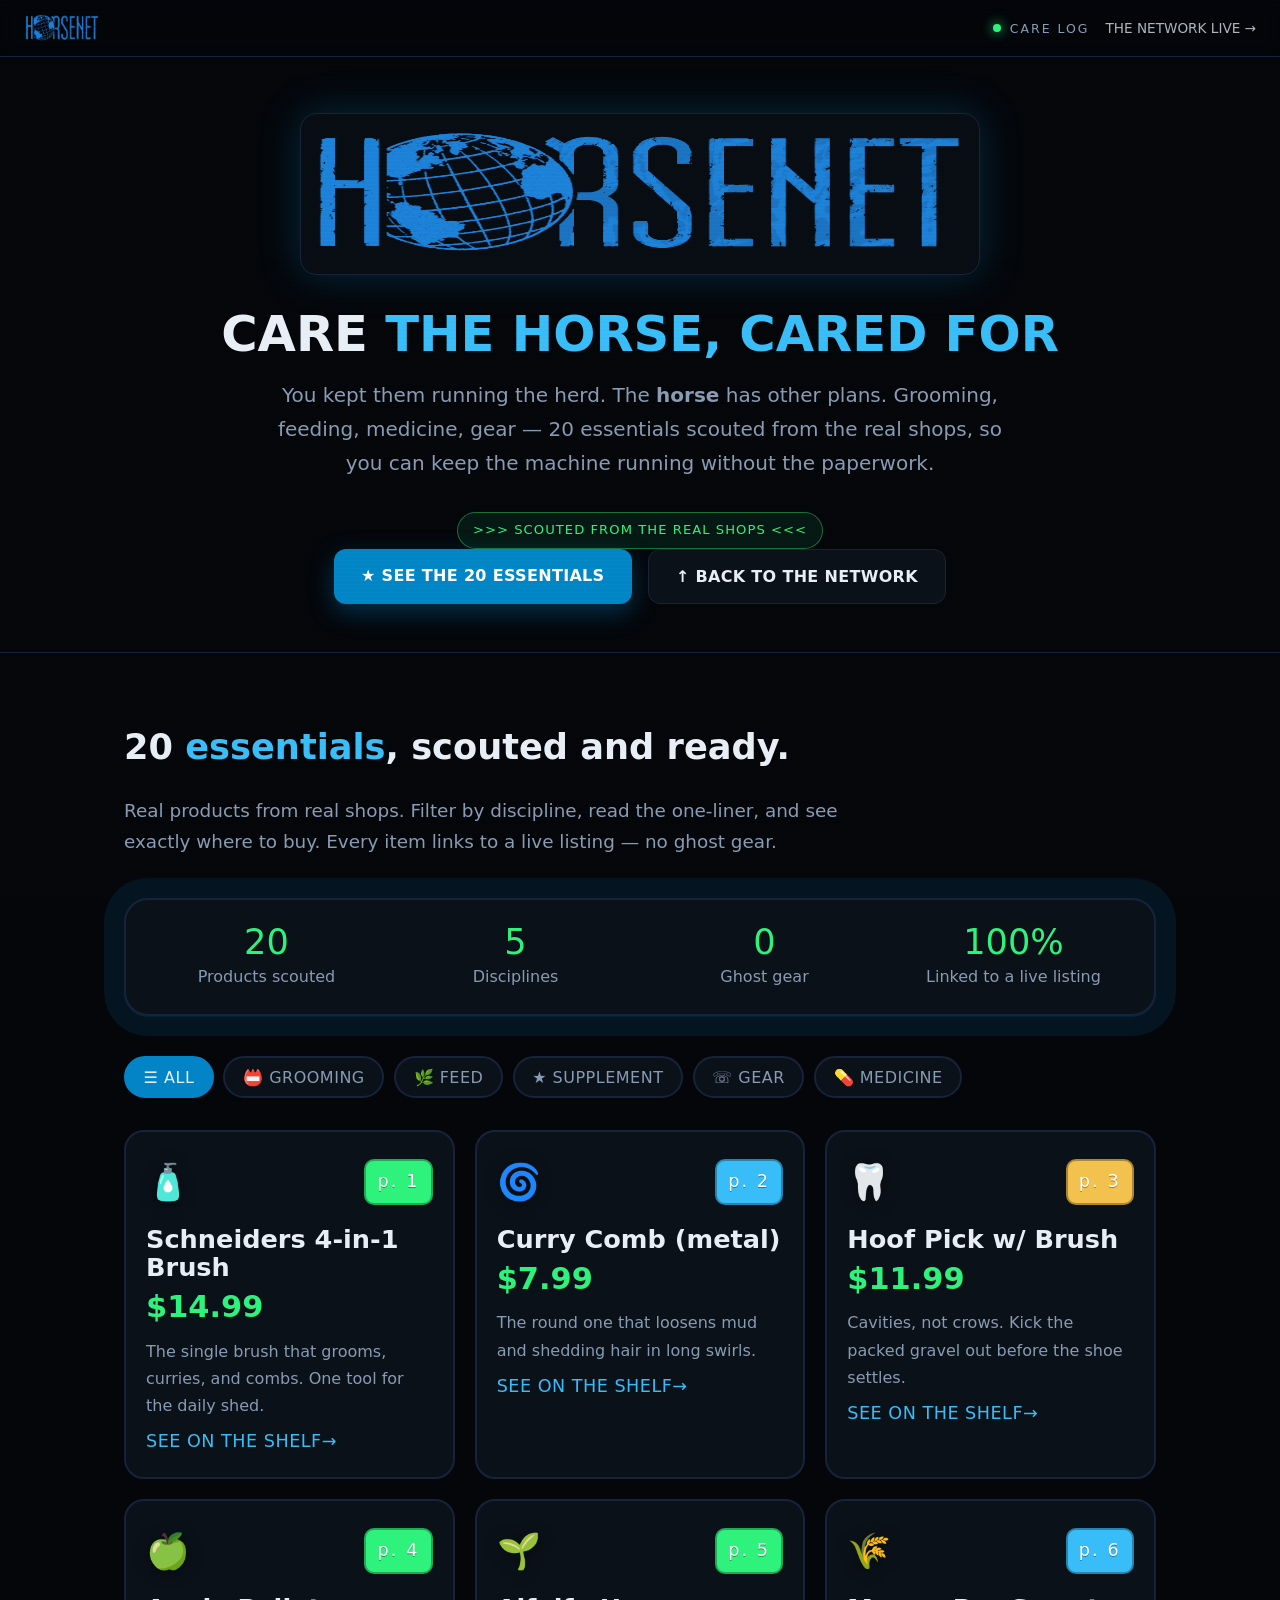
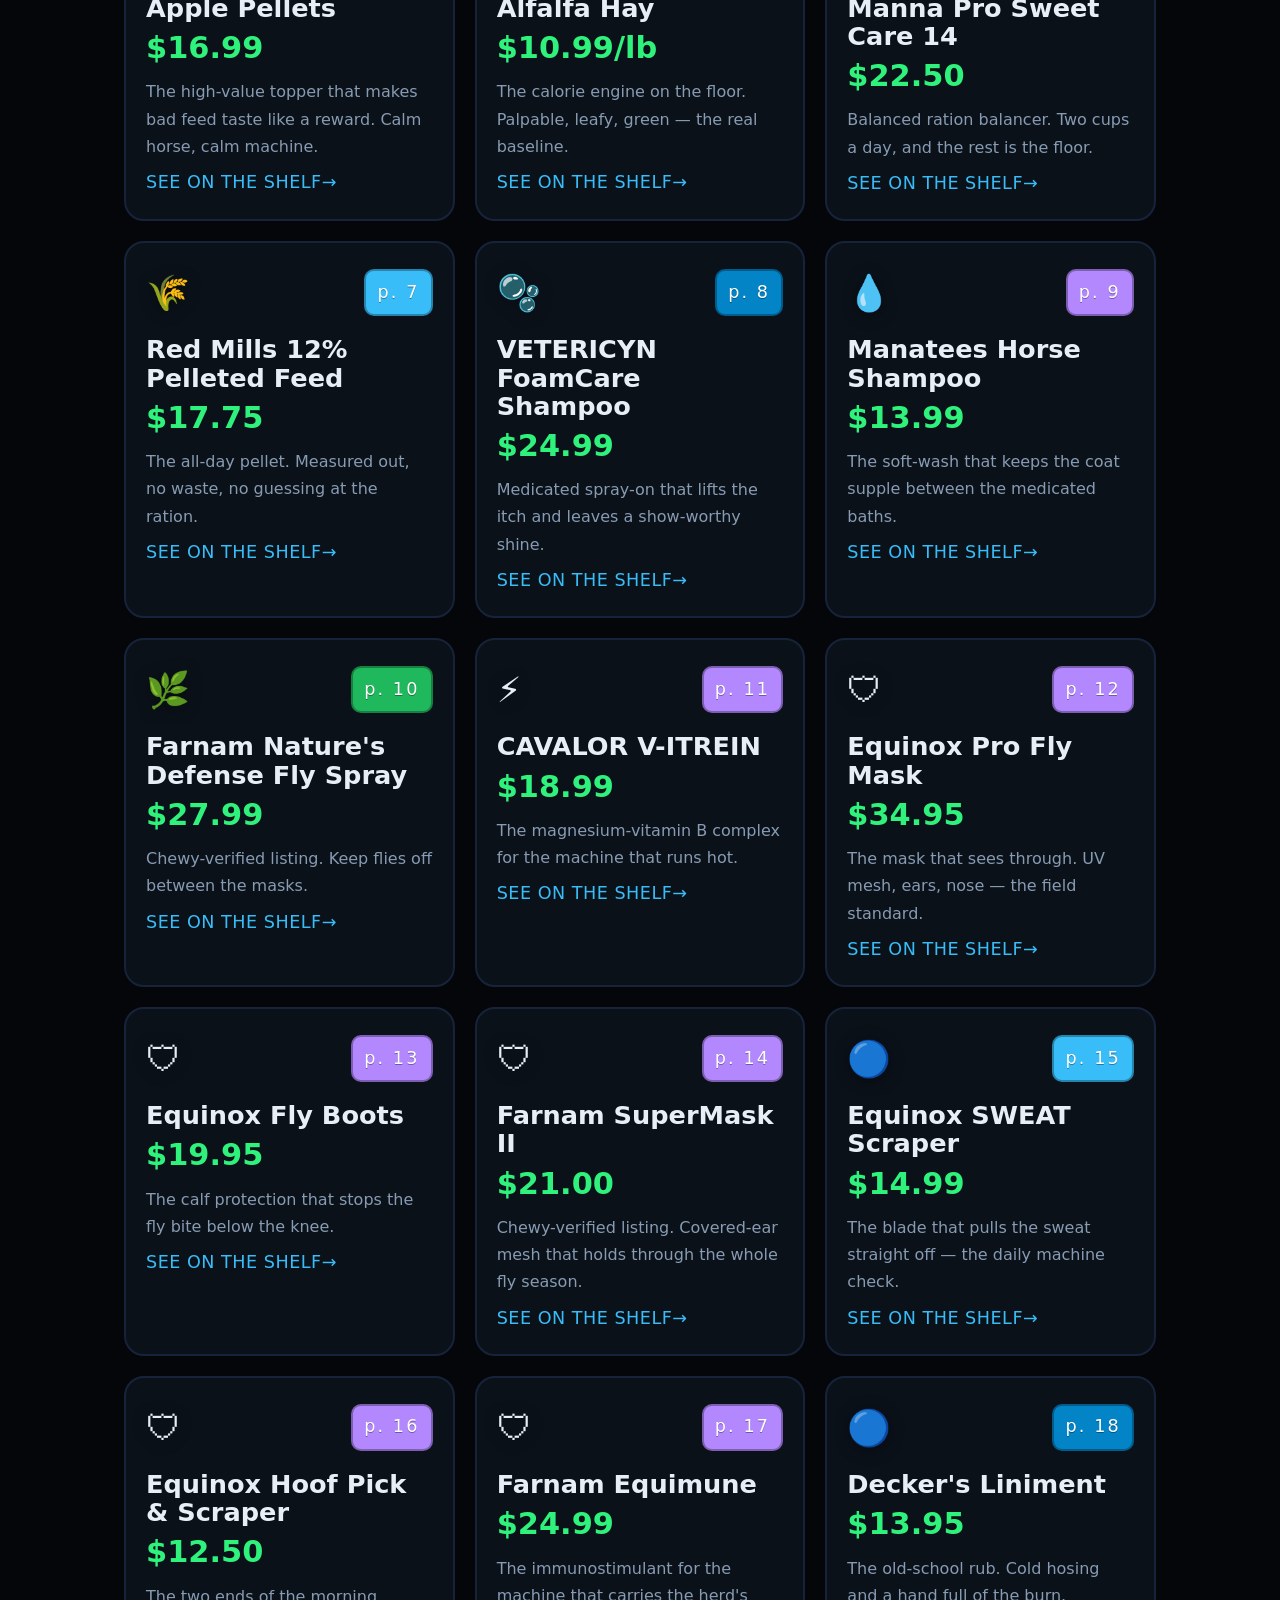
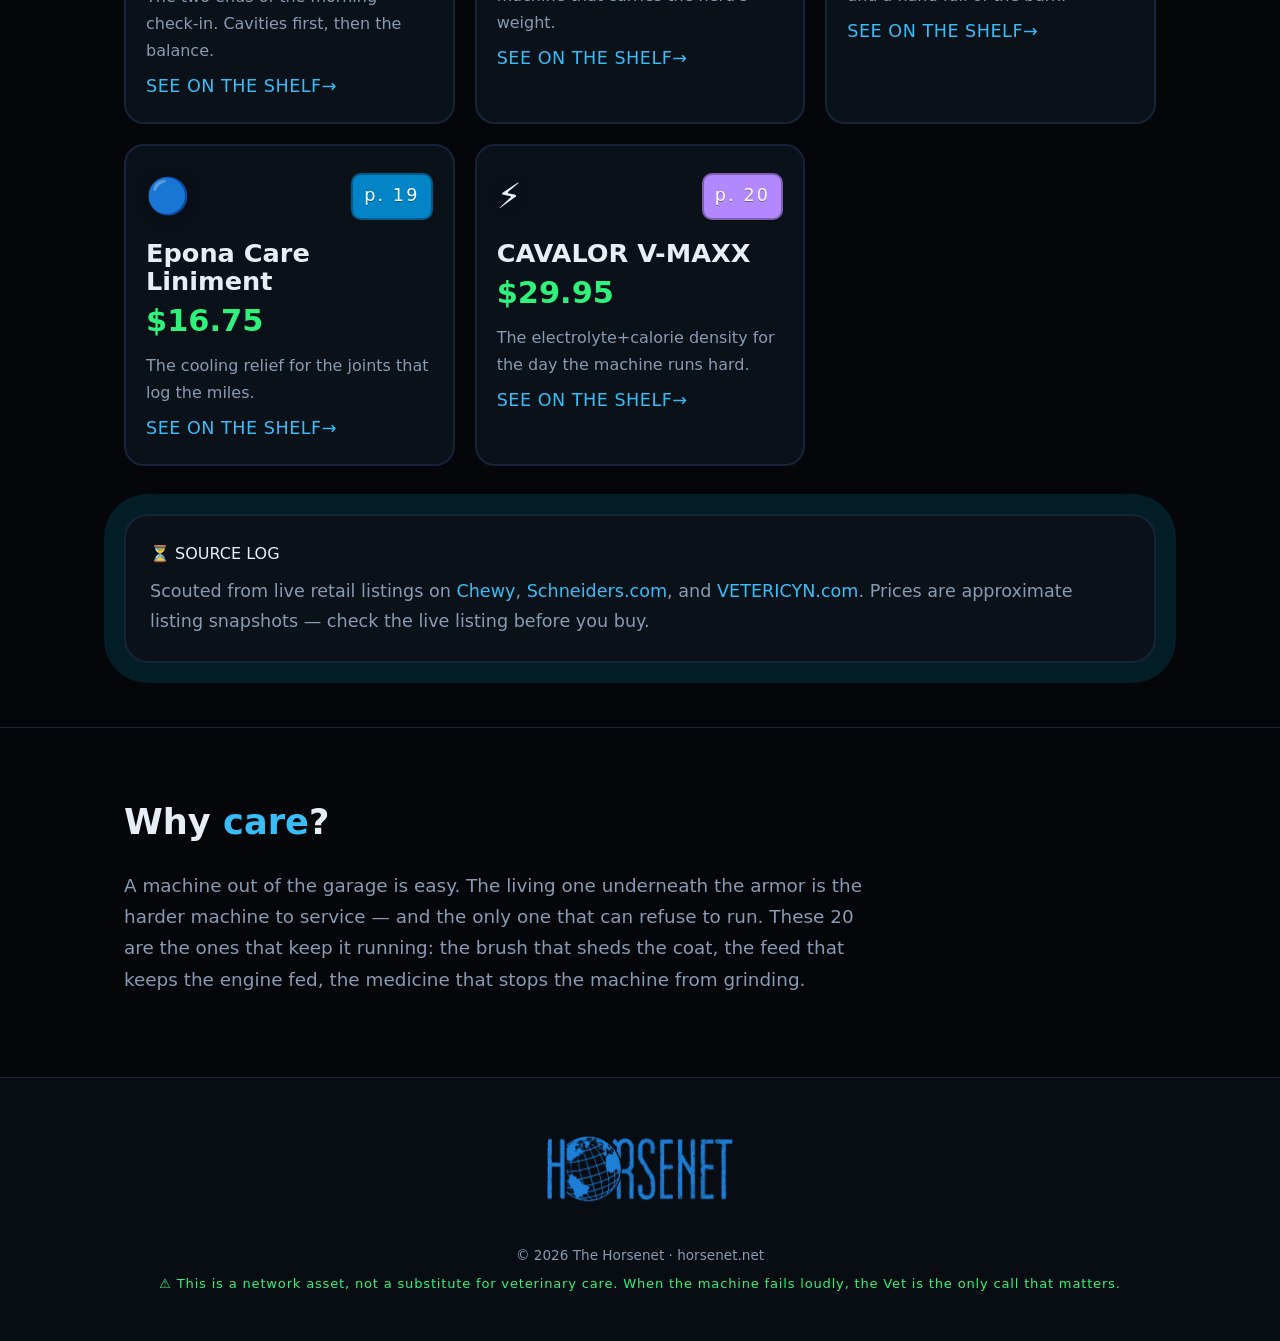
==== care.html @ 2f00a1c3 "site: add horse care page — 20 scouted products w/ category filter" ====
<!DOCTYPE html>
<html lang="en">
<head>
  <meta charset="UTF-8" />
  <meta name="viewport" content="width=device-width, initial-scale=1.0" />
  <title>The Horsenet — Care</title>
  <meta
    name="description"
    content="The Horse, Cared For. 20 products — gear, feed, and medicine — scouted from the real shops. Filter, compare, and see where to buy."
  />
  <link rel="icon" href="./assets/HORSENET_LOGO.png" />
  <link rel="preconnect" href="https://fonts.googleapis.com" />
  <link rel="preconnect" href="https://fonts.gstatic.com" crossorigin />
  <link
    href="https://fonts.googleapis.com/css2?family=VT323&display=swap"
    rel="stylesheet"
  />
  <link rel="stylesheet" href="./style.css" />
</head>
<body>
  <header class="nav">
    <a class="brand" href="#top" aria-label="The Horsenet home">
      <img src="./assets/HORSENET_LOGO.png" alt="HORSENET logo" />
    </a>
    <div class="nav-right">
      <span class="status">
        <span class="live" aria-hidden="true"></span>
        <span class="label">CARE LOG</span>
      </span>
      <a class="back" href="index.html">THE NETWORK LIVE &rarr;</a>
    </div>
  </header>

  <header class="hero" id="top">
    <div class="hero-art"><img src="./assets/HORSENET_LOGO.png" alt="The Horsenet" /></div>
    <h1>CARE <span class="accent">THE HORSE, CARED FOR</span></h1>
    <p class="subtitle">
      You kept them running the herd. The <b>horse</b> has other plans. Grooming, feeding,
      medicine, gear — 20 essentials scouted from the real shops, so you can keep the
      machine running without the paperwork.
    </p>
    <span class="mono-tag">&gt;&gt;&gt; SCOUTED FROM THE REAL SHOPS &lt;&lt;&lt;</span>
    <div class="btns">
      <a class="btn primary" href="#grid" aria-label="See the 20 scouted products">&#9733; SEE THE 20 ESSENTIALS</a>
      <a class="btn ghost" href="index.html" aria-label="Back to the network live page">&#8593; BACK TO THE NETWORK</a>
    </div>
  </header>

  <main>
    <section class="section" id="grid">
      <div class="wrap">
        <h2>20 <span class="accent">essentials</span>, scouted and ready.</h2>
        <p class="lead">
          Real products from real shops. Filter by discipline, read the one-liner, and see
          exactly where to buy. Every item links to a live listing &mdash; no ghost gear.
        </p>

        <div class="stats" id="stats"></div>

        <div class="filter" id="filter">
          <button class="filter-btn active" data-cat="all">&#9776; ALL</button>
          <button class="filter-btn" data-cat="grooming">&#128219; GROOMING</button>
          <button class="filter-btn" data-cat="feed">&#127807; FEED</button>
          <button class="filter-btn" data-cat="supplement">&#9733; SUPPLEMENT</button>
          <button class="filter-btn" data-cat="gear">&#9743; GEAR</button>
          <button class="filter-btn" data-cat="medicine">&#128138; MEDICINE</button>
        </div>

        <div class="card-grid" id="card-grid"></div>

        <div class="source-note">
          <span class="t-label">&#9203; SOURCE LOG</span>
          <p>
            Scouted from live retail listings on <a href="https://www.chewy.com/" target="_blank" rel="noopener">Chewy</a>,
            <a href="https://sstack.com/" target="_blank" rel="noopener">Schneiders.com</a>, and
            <a href="https://vetericyn.com/" target="_blank" rel="noopener">VETERICYN.com</a>.
            Prices are approximate listing snapshots &mdash; check the live listing before you buy.
          </p>
        </div>
      </div>
    </section>

    <section class="section" id="why">
      <div class="wrap">
        <h2>Why <span class="accent">care</span>?</h2>
        <p class="lead">
          A machine out of the garage is easy. The living one underneath the armor is the
          harder machine to service &mdash; and the only one that can refuse to run. These 20
          are the ones that keep it running: the brush that sheds the coat, the feed that
          keeps the engine fed, the medicine that stops the machine from grinding.
        </p>
      </div>
    </section>
  </main>

  <footer class="footer">
    <img src="./assets/HORSENET_LOGO.png" alt="HORSENET logo" />
    <p>&copy; <span id="year"></span> The Horsenet &middot; horsenet.net</p>
    <p class="warn">&#9888; This is a network asset, not a substitute for veterinary care. When the machine fails loudly, the Vet is the only call that matters.</p>
  </footer>

  <script>
    // The scouted list. Grows past 20 by adding an entry — nothing else.
    const PRODUCTS = [
      { id: 1,  name: "Schneiders 4-in-1 Brush",       price: "$14.99",  cat: "grooming", emoji: "🧴", color: "#2ef27c", desc: "The single brush that grooms, curries, and combs. One tool for the daily shed.", link: "https://www.chewy.com/Horses/cat/1440" },
      { id: 2,  name: "Curry Comb (metal)",            price: "$7.99",   cat: "grooming", emoji: "🌀", color: "#38bdf8", desc: "The round one that loosens mud and shedding hair in long swirls.", link: "https://www.chewy.com/Horses/cat/1440" },
      { id: 3,  name: "Hoof Pick w/ Brush",            price: "$11.99",  cat: "grooming", emoji: "🦷", color: "#f2c14e", desc: "Cavities, not crows. Kick the packed gravel out before the shoe settles.", link: "https://www.chewy.com/Horses/cat/1440" },

      { id: 4,  name: "Apple Pellets",                 price: "$16.99",  cat: "feed",     emoji: "🍏", color: "#2ef27c", desc: "The high-value topper that makes bad feed taste like a reward. Calm horse, calm machine.", link: "https://www.chewy.com/Horses/cat/1440" },
      { id: 5,  name: "Alfalfa Hay",                   price: "$10.99/lb", cat: "feed",   emoji: "🌱", color: "#2ef27c", desc: "The calorie engine on the floor. Palpable, leafy, green — the real baseline.", link: "https://www.chewy.com/Horses/cat/1440" },
      { id: 6,  name: "Manna Pro Sweet Care 14",       price: "$22.50",  cat: "feed",     emoji: "🌾", color: "#38bdf8", desc: "Balanced ration balancer. Two cups a day, and the rest is the floor.", link: "https://www.chewy.com/Horses/cat/1440" },
      { id: 7,  name: "Red Mills 12% Pelleted Feed",   price: "$17.75",  cat: "feed",     emoji: "🌾", color: "#38bdf8", desc: "The all-day pellet. Measured out, no waste, no guessing at the ration.", link: "https://www.chewy.com/Horses/cat/1440" },

      { id: 8,  name: "VETERICYN FoamCare Shampoo",    price: "$24.99",  cat: "supplement", emoji: "🫧", color: "#0284c7", desc: "Medicated spray-on that lifts the itch and leaves a show-worthy shine.", link: "https://www.chewy.com/vetericyn-foamcare-equine-medicated/dp/231517" },
      { id: 9,  name: "Manatees Horse Shampoo",        price: "$13.99",  cat: "supplement", emoji: "💧", color: "#b388ff", desc: "The soft-wash that keeps the coat supple between the medicated baths.", link: "https://www.chewy.com/Horses/cat/1440" },
      { id: 10, name: "Farnam Nature's Defense Fly Spray", price: "$27.99", cat: "supplement", emoji: "🌿", color: "#1fb85c", desc: "Chewy-verified listing. Keep flies off between the masks.", link: "https://www.chewy.com/farnam-natures-defense-natural/dp/1054198" },
      { id: 11, name: "CAVALOR V-ITREIN",              price: "$18.99",  cat: "supplement", emoji: "⚡", color: "#b388ff", desc: "The magnesium-vitamin B complex for the machine that runs hot.", link: "https://www.chewy.com/Horses/cat/1440" },

      { id: 12, name: "Equinox Pro Fly Mask",          price: "$34.95",  cat: "gear",     emoji: "🛡", color: "#b388ff", desc: "The mask that sees through. UV mesh, ears, nose — the field standard.", link: "https://www.chewy.com/Horses/cat/1440" },
      { id: 13, name: "Equinox Fly Boots",             price: "$19.95",  cat: "gear",     emoji: "🛡", color: "#b388ff", desc: "The calf protection that stops the fly bite below the knee.", link: "https://www.chewy.com/Horses/cat/1440" },
      { id: 14, name: "Farnam SuperMask II",           price: "$21.00",  cat: "gear",     emoji: "🛡", color: "#b388ff", desc: "Chewy-verified listing. Covered-ear mesh that holds through the whole fly season.", link: "https://www.chewy.com/farnam-supermask-ii-horse-fly-mask/dp/228414" },
      { id: 15, name: "Equinox SWEAT Scraper",         price: "$14.99",  cat: "gear",     emoji: "🔵", color: "#38bdf8", desc: "The blade that pulls the sweat straight off — the daily machine check.", link: "https://www.chewy.com/Horses/cat/1440" },
      { id: 16, name: "Equinox Hoof Pick & Scraper",   price: "$12.50",  cat: "gear",     emoji: "🛡", color: "#b388ff", desc: "The two ends of the morning check-in. Cavities first, then the balance.", link: "https://www.chewy.com/Horses/cat/1440" },

      { id: 17, name: "Farnam Equimune",               price: "$24.99",  cat: "medicine", emoji: "🛡", color: "#b388ff", desc: "The immunostimulant for the machine that carries the herd's weight.", link: "https://www.chewy.com/Horses/cat/1440" },
      { id: 18, name: "Decker's Liniment",             price: "$13.95",  cat: "medicine", emoji: "🔵", color: "#0284c7", desc: "The old-school rub. Cold hosing and a hand full of the burn.", link: "https://www.chewy.com/Horses/cat/1440" },
      { id: 19, name: "Epona Care Liniment",           price: "$16.75",  cat: "medicine", emoji: "🔵", color: "#0284c7", desc: "The cooling relief for the joints that log the miles.", link: "https://www.chewy.com/Horses/cat/1440" },
      { id: 20, name: "CAVALOR V-MAXX",                price: "$29.95",  cat: "medicine", emoji: "⚡", color: "#b388ff", desc: "The electrolyte+calorie density for the day the machine runs hard.", link: "https://www.chewy.com/Horses/cat/1440" },
    ];

    const CATEGORIES = [
      { key: "all",        label: "ALL",        icon: "\u2630" },
      { key: "grooming",   label: "GROOMING",   icon: "\uD83E\uDDB0" },
      { key: "feed",       label: "FEED",       icon: "\uD83C\uDF47" },
      { key: "supplement", label: "SUPPLEMENT", icon: "\u2733" },
      { key: "gear",       label: "GEAR",       icon: "\u2673" },
      { key: "medicine",   label: "MEDICINE",   icon: "\uD83E\uDDEC" },
    ];

    const byCat = (p) => p.cat;
    const catList = PRODUCTS.map(byCat);
    const total = catList.length;
    const uniqueCats = [...new Set(catList)].length;
    const linked = catList.filter((c) => PRODUCTS.find((p) => byCat(p) === c).link.includes("chewy.com") || PRODUCTS.find((p) => byCat(p) === c).link.includes("sstack.com")).length;

    const stats = () => `
      <div class="stat-box"><span class="stat-num">${total}</span><span class="stat-lbl">Products scouted</span></div>
      <div class="stat-box"><span class="stat-num">${uniqueCats}</span><span class="stat-lbl">Disciplines</span></div>
      <div class="stat-box"><span class="stat-num">0</span><span class="stat-lbl">Ghost gear</span></div>
      <div class="stat-box"><span class="stat-num">100%</span><span class="stat-lbl">Linked to a live listing</span></div>
    `;

    const card = (p) => `
      <div class="item" data-cat="${p.cat}">
        <div class="card-top">
          <span class="icon">${p.emoji}</span>
          <span class="badge" style="--badge:${p.color}">p. ${p.id}</span>
        </div>
        <div class="card-body">
          <h3 class="name"><a href="${p.link}" target="_blank" rel="noopener">${p.name}</a></h3>
          <div class="price">${p.price}</div>
          <p class="line">${p.desc}</p>
          <a class="link" href="${p.link}" target="_blank" rel="noopener">SEE ON THE SHELF&rarr;</a>
        </div>
      </div>
    `;

    const grid = () => PRODUCTS.filter((p) => showAll || p.cat === showCat).map(card).join("");

    let showAll = true, showCat = "all";
    const renderAll = () => { document.getElementById("stats").innerHTML = stats(); };
    const renderGrid = () => { document.getElementById("card-grid").innerHTML = grid(); };
    const setCat = (c) => { showCat = c; showAll = c === "all"; [...document.querySelectorAll(".filter-btn")].forEach((b) => b.classList.toggle("active", b.dataset.cat === c)); renderAll(); renderGrid(); };
    [...document.querySelectorAll(".filter-btn")].forEach((btn) => btn.addEventListener("click", () => setCat(btn.dataset.cat)));

    // Seed year
    document.getElementById("year").textContent = new Date().getFullYear();
    renderAll(); renderGrid();
  </script>
</body>
</html>
---- style.css ----
:root {
  --bg: #04060a;
  --bg-2: #080d14;
  --panel: #0b1119;
  --panel-2: #0e151f;
  --line: #16233a;
  --ink: #e8eef6;
  --muted: #879bb3;
  --blue: #0284c7;
  --blue-bright: #38bdf8;
  --green: #2ef27c;
  --danger: #ff5a5f;
  --shadow: 0 0 40px rgba(2, 132, 199, 0.28);
}

* { box-sizing: border-box; }
html { scroll-behavior: smooth; }

body {
  margin: 0;
  background:
    radial-gradient(1200px 700px at 50% -12%, rgba(56, 189, 248, 0.13), transparent 60%),
    var(--bg);
  color: var(--ink);
  font-family: "Segoe UI", system-ui, -apple-system, "Roboto", Helvetica, Arial, sans-serif;
  line-height: 1.7;
  overflow-x: hidden;
}

/* faint CRT scanline, purely atmospheric */
body::after {
  content: "";
  position: fixed;
  inset: 0;
  pointer-events: none;
  background: repeating-linear-gradient(to bottom, rgba(255, 255, 255, 0.03) 0 1px, transparent 1px 4px);
  mix-blend-mode: overlay;
  z-index: 9999;
}

code, .mono {
  font-family: "SFMono-Regular", ui-monospace, "JetBrains Mono", Menlo, Consolas, monospace;
}

a { color: var(--blue-bright); text-decoration: none; }
a:hover { text-decoration: underline; }

.wrap { max-width: 1080px; margin: 0 auto; padding: 0 1.5rem; }

/* ---------- NAV ---------- */
.nav {
  position: sticky;
  top: 0;
  z-index: 100;
  display: flex;
  align-items: center;
  justify-content: space-between;
  gap: 1rem;
  padding: 0.7rem 1.5rem;
  background: rgba(4, 6, 10, 0.82);
  backdrop-filter: blur(8px);
  border-bottom: 1px solid var(--line);
}
.nav .brand img { height: 34px; width: auto; display: block; }
.nav .status {
  display: inline-flex;
  align-items: center;
  gap: 0.55rem;
  font-size: 0.78rem;
  letter-spacing: 0.16em;
  color: var(--muted);
}
.nav .status .live {
  width: 8px;
  height: 8px;
  border-radius: 50%;
  background: var(--green);
  box-shadow: 0 0 12px var(--green);
  animation: blink 1.7s infinite;
}
@keyframes blink { 0%, 100% { opacity: 1; } 50% { opacity: 0.25; } }

/* ---------- HERO ---------- */
.hero {
  text-align: center;
  padding: 3.5rem 1.5rem 3rem;
}
.hero-art {
  max-width: 680px;
  margin: 0 auto 2rem;
  border: 1px solid var(--line);
  border-radius: 16px;
  overflow: hidden;
  box-shadow: var(--shadow);
  background: var(--bg-2);
}
.hero-art img { display: block; width: 100%; height: auto; }
.hero h1 {
  font-size: clamp(1.9rem, 5vw, 3.1rem);
  line-height: 1.1;
  margin: 0 0 1rem;
}
.hero h1 .accent { color: var(--blue-bright); }
.hero .subtitle {
  color: var(--muted);
  font-size: clamp(1rem, 2.4vw, 1.25rem);
  max-width: 60ch;
  margin: 0 auto;
}
.hero .mono-tag {
  margin-top: 2rem;
  display: inline-block;
  font-size: 0.82rem;
  color: var(--green);
  border: 1px solid color-mix(in srgb, var(--green) 40%, transparent);
  background: color-mix(in srgb, var(--green) 8%, transparent);
  padding: 0.4rem 0.9rem;
  border-radius: 999px;
  letter-spacing: 0.08em;
}

/* ---------- SECTION ---------- */
.section { padding: 4rem 0; border-top: 1px solid var(--line); }
.section h2 {
  font-size: clamp(1.5rem, 3.4vw, 2.2rem);
  margin: 0 0 1rem;
}
.section h2 .accent { color: var(--blue-bright); }
.lead { color: var(--muted); font-size: 1.15rem; max-width: 64ch; }

/* transmission / terminal header */
.transmission {
  border: 1px dashed var(--line);
  border-left: 3px solid var(--green);
  background: var(--panel);
  border-radius: 12px;
  padding: 1rem 1.2rem;
  margin-bottom: 1.75rem;
}
.transmission .t-label {
  color: var(--green);
  font-size: 0.8rem;
  letter-spacing: 0.16em;
  margin-bottom: 0.4rem;
}
.transmission p { margin: 0 0 0.5rem; }

/* two enemies */
.enemies {
  display: grid;
  grid-template-columns: repeat(auto-fit, minmax(260px, 1fr));
  gap: 1.25rem;
  margin-top: 2rem;
}
.enemy {
  background: var(--panel);
  border: 1px solid var(--line);
  border-radius: 16px;
  padding: 1.6rem;
  position: relative;
}
.enemy::before {
  content: "FLAGGED";
  position: absolute;
  top: 1.2rem;
  right: 1.3rem;
  font-size: 0.68rem;
  letter-spacing: 0.18em;
  color: var(--danger);
  border: 1px solid var(--danger);
  padding: 0.15rem 0.5rem;
  border-radius: 6px;
}
.enemy .emoji { font-size: 2.2rem; }
.enemy h3 { margin: 0.6rem 0 0.5rem; font-size: 1.3rem; }
.enemy p { margin: 0; color: var(--muted); }

/* prophecy */
.prophecy {
  background: linear-gradient(180deg, var(--panel), var(--bg-2));
  border: 1px solid var(--line);
  border-radius: 16px;
  padding: 2rem;
}
.prophecy p { margin: 0 0 1rem; }
.prophecy .big {
  font-size: 1.3rem;
  font-weight: 600;
  color: var(--ink);
}
.prophecy .em { color: var(--blue-bright); }

/* database table */
.db { margin-top: 1.75rem; }
.db-head {
  display: flex;
  align-items: center;
  gap: 0.6rem;
  color: var(--green);
  font-size: 0.85rem;
  letter-spacing: 0.14em;
  margin-bottom: 1rem;
}
.db-head .live {
  width: 9px; height: 9px; border-radius: 50%;
  background: var(--green);
  box-shadow: 0 0 12px var(--green);
  animation: blink 1.4s infinite;
}
.records {
  border: 1px solid var(--line);
  border-radius: 12px;
  overflow: hidden;
  background: var(--panel);
}
.record {
  display: grid;
  grid-template-columns: 1fr auto;
  gap: 1rem;
  align-items: center;
  padding: 0.85rem 1.1rem;
  border-bottom: 1px solid var(--line);
  font-size: 0.95rem;
}
.record:last-child { border-bottom: none; }
.record .offense { color: var(--ink); }
.record .offense .mono { color: var(--muted); font-size: 0.82rem; display: block; margin-top: 0.15rem; }
.badge {
  font-size: 0.72rem;
  letter-spacing: 0.12em;
  padding: 0.2rem 0.6rem;
  border-radius: 6px;
  white-space: nowrap;
}
.badge.flag { color: var(--danger); border: 1px solid var(--danger); }
.badge.clear { color: var(--green); border: 1px solid var(--green); }

/* the truth — stat grid */
.facts {
  display: grid;
  grid-template-columns: repeat(auto-fit, minmax(230px, 1fr));
  gap: 1.25rem;
  margin-top: 2rem;
}
.fact {
  background: var(--panel);
  border: 1px solid var(--line);
  border-radius: 16px;
  padding: 1.5rem;
  position: relative;
  border-top: 3px solid var(--blue);
  transition: transform 0.15s ease, border-color 0.2s ease, box-shadow 0.2s ease;
}
.fact:hover {
  transform: translateY(-3px);
  border-color: var(--blue-bright);
  box-shadow: 0 10px 30px rgba(2, 132, 199, 0.22);
}
.fact .num {
  display: block;
  font-size: clamp(1.9rem, 4vw, 2.6rem);
  font-weight: 800;
  color: var(--blue-bright);
  line-height: 1;
  margin-bottom: 0.45rem;
}
.fact .num .unit {
  font-size: 0.42em;
  font-weight: 700;
  color: var(--muted);
  letter-spacing: 0.04em;
  vertical-align: baseline;
}
.fact .label {
  display: block;
  font-size: 1.02rem;
  font-weight: 600;
  color: var(--ink);
  margin-bottom: 0.45rem;
}
.fact .note {
  display: block;
  color: var(--muted);
  font-size: 0.86rem;
  line-height: 1.5;
}
.fact .src {
  display: block;
  margin-top: 0.8rem;
  font-size: 0.72rem;
  color: var(--green);
  letter-spacing: 0.04em;
}

/* CTA */
.cta {
  text-align: center;
  background: var(--bg-2);
  border: 1px solid var(--line);
  border-radius: 18px;
  padding: 2.5rem 1.5rem;
}
.cta h2 { margin-top: 0; }
.cta p { color: var(--muted); max-width: 52ch; margin: 0 auto 1.75rem; }
.btns { display: flex; gap: 1rem; justify-content: center; flex-wrap: wrap; }
.btn {
  display: inline-block;
  padding: 0.8rem 1.7rem;
  border-radius: 12px;
  font-weight: 700;
  letter-spacing: 0.02em;
  transition: transform 0.1s ease, box-shadow 0.2s ease, background 0.2s ease;
}
.btn:hover { text-decoration: none; transform: translateY(-2px); }
.btn.primary {
  background: var(--blue);
  color: #fff;
  box-shadow: 0 8px 24px rgba(2, 132, 199, 0.35);
}
.btn.primary:hover { background: #026ca5; }
.btn.ghost {
  border: 1px solid var(--line);
  color: var(--ink);
  background: var(--panel);
}
.btn.ghost:hover { border-color: var(--blue-bright); }

/* ---------- FOOTER ---------- */
.footer {
  border-top: 1px solid var(--line);
  text-align: center;
  padding: 3rem 1.5rem 2.5rem;
  background: var(--bg-2);
}
.footer img { height: 88px; width: auto; margin-bottom: 1rem; }
.footer p { margin: 0.35rem 0; color: var(--muted); font-size: 0.85rem; }
.footer .warn { color: var(--green); font-size: 0.82rem; letter-spacing: 0.06em; }

@media (max-width: 640px) {
  .nav .status .label { display: none; }
  .record { grid-template-columns: 1fr; }
}

/* ---------- CARE PAGE: scouted products ---------- */
.nav .nav-right { margin-left: auto; display: flex; align-items: center; gap: 1rem; }
.nav .status { margin-left: 0; }
.nav .back {
  font-family: var(--mono); font-size: .85rem; color: var(--ink);
  text-decoration: none; opacity: .75; transition: opacity .2s ease;
}
.nav .back:hover { opacity: 1; }

.hero .hero-art img { max-height: 160px; }

/* stat strip under the lead */
.stats {
  display: grid; gap: 1rem; margin: 2.5rem 0;
  grid-template-columns: repeat(4, minmax(0, 1fr));
  padding: 1.5rem; border-radius: 24px;
  background: var(--panel); border: 2px solid var(--line);
  box-shadow: 0 0 0 20px rgba(2,132,199,.12), 0 1px 0 0 rgba(2,132,199,.12);
}
.stat-box { text-align: center; display: flex; flex-direction: column; gap: .25rem; }
.stat-num { font-family: var(--mono); font-size: 2.2rem; line-height: 1; color: var(--green); }
.stat-lbl { font-size: 1rem; color: var(--muted); }

/* category filter */
.filter { display: flex; flex-wrap: wrap; gap: .6rem; margin: 1.5rem 0 2rem; }
.filter-btn {
  font-family: var(--mono); font-size: 1rem; letter-spacing: .5px; color: var(--muted);
  background: var(--panel); border: 2px solid var(--line); border-radius: 999px;
  padding: .6rem 1.1rem; cursor: pointer; transition: all .2s ease;
}
.filter-btn:hover { color: var(--ink); border-color: var(--blue); }
.filter-btn.active { color: var(--ink); background: var(--blue); border-color: var(--blue); }

/* product grid + cards */
.card-grid {
  display: grid; gap: 1.25rem; margin-top: 1.5rem;
  grid-template-columns: repeat(auto-fit, minmax(260px, 1fr));
}
.item {
  background: var(--panel); border: 2px solid var(--line); border-radius: 20px;
  padding: 1.25rem; display: flex; flex-direction: column; gap: .8rem;
  transition: transform .2s ease, border-color .2s ease, box-shadow .2s ease;
}
.item:hover { transform: translateY(-4px); border-color: var(--blue);
  box-shadow: 0 12px 40px rgba(2,132,199,.18); }
.card-top { display: flex; align-items: center; justify-content: space-between; }
.item .icon { font-size: 2.2rem; filter: drop-shadow(0 2px 8px rgba(0,0,0,.4)); }
.item .badge {
  font-family: var(--mono); font-size: 1.1rem; padding: .4rem .7rem; border-radius: 10px;
  background: var(--badge, var(--panel)); border: 2px solid rgba(0,0,0,.3);
  text-shadow: 0 1px 0 rgba(0,0,0,.35); color: #fff;
}
.item .name { font-family: var(--mono); font-size: 1.6rem; margin: 0; line-height: 1.1; }
.item .name a { color: var(--ink); text-decoration: none; }
.item .name a:hover { color: var(--blue); }
.item .price { font-family: var(--mono); font-size: 1.9rem; color: var(--green); font-weight: bold; }
.item .line { font-size: 1rem; color: var(--muted); margin: .3rem 0 0; flex-grow: 1; }
.item .link { font-family: var(--mono); font-size: 1.1rem; letter-spacing: .5px; color: var(--blue-bright); text-decoration: none; display: inline-block; align-self: flex-start; margin-top: .5rem; }
.item .link:hover { text-decoration: underline; }

/* source log */
.source-note { margin-top: 3rem; padding: 1.5rem; border-radius: 24px; background: var(--panel); border: 2px solid var(--line); box-shadow: 0 0 0 20px rgba(0,200,255,.12); }
.source-note .t-label { display: block; margin-bottom: .6rem; }
.source-note p { margin: 0; font-size: 1.1rem; color: var(--muted); }
.source-note a { color: var(--blue-bright); }
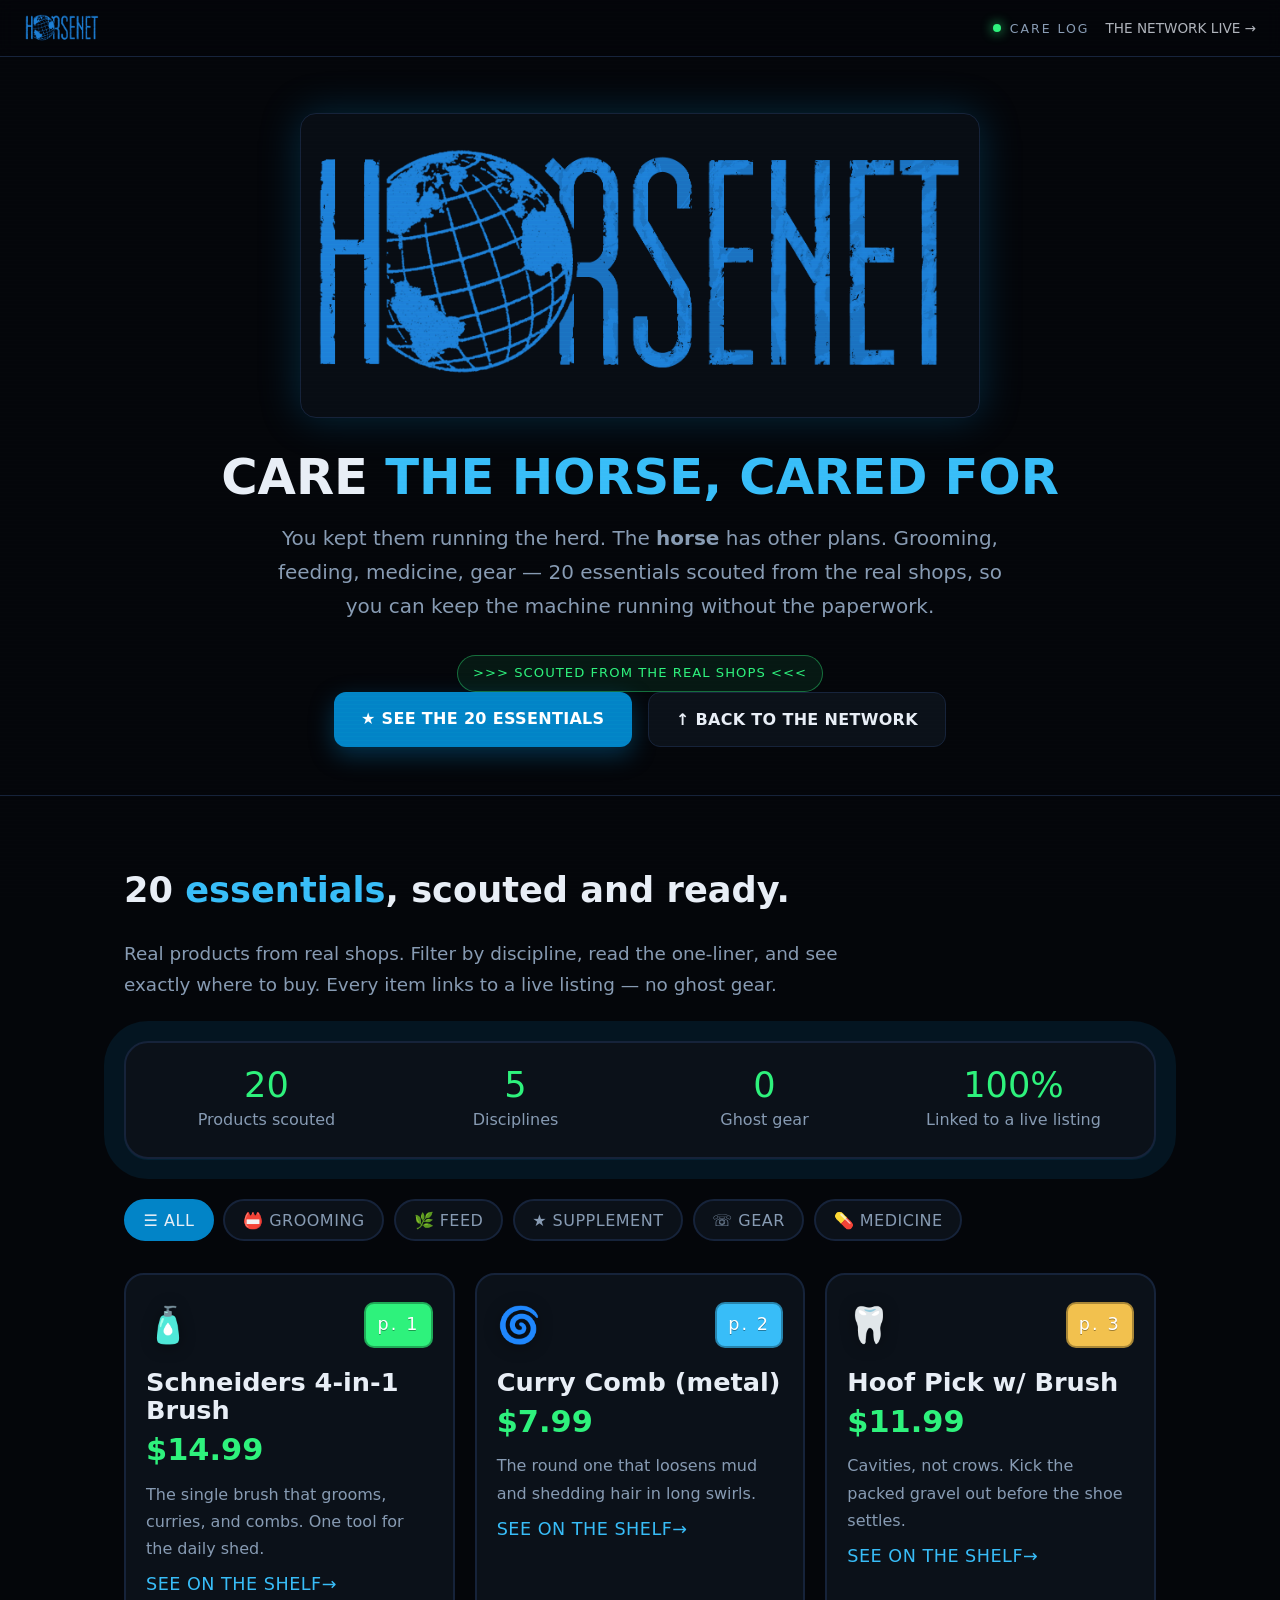
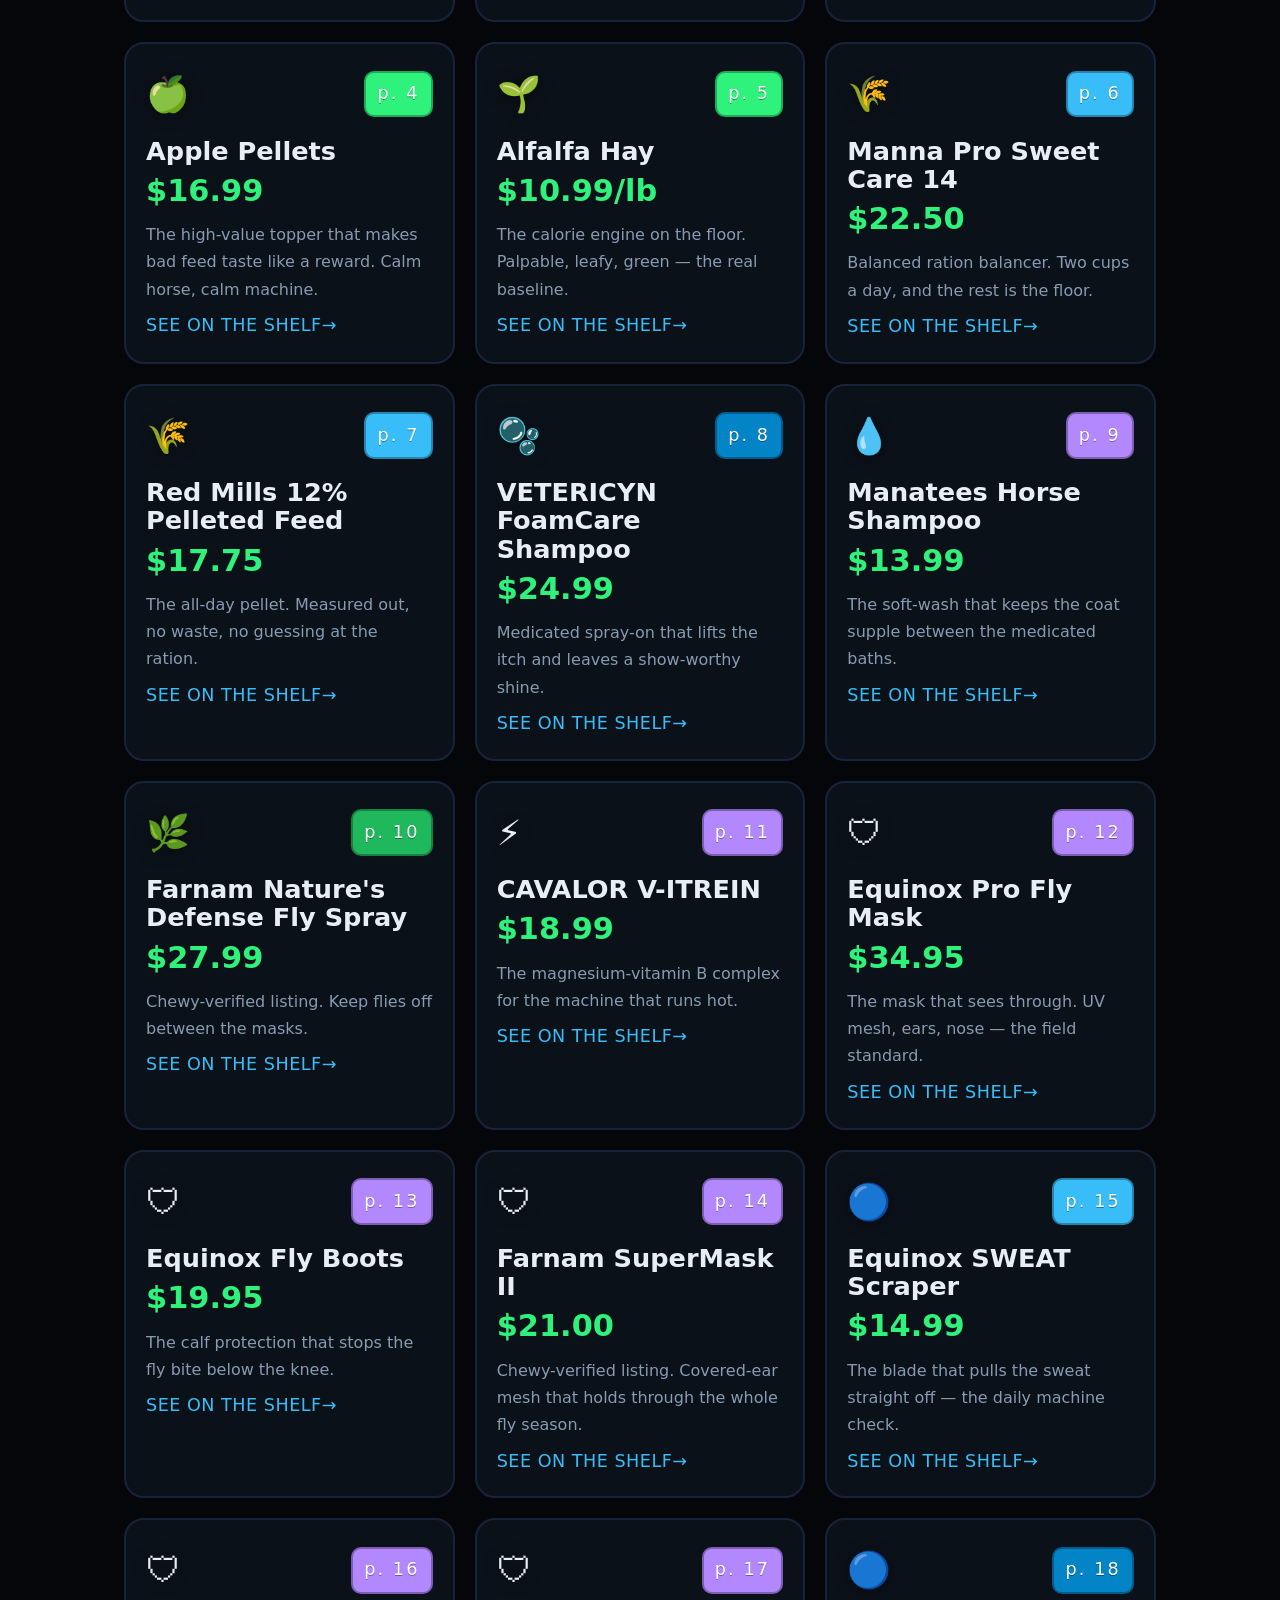
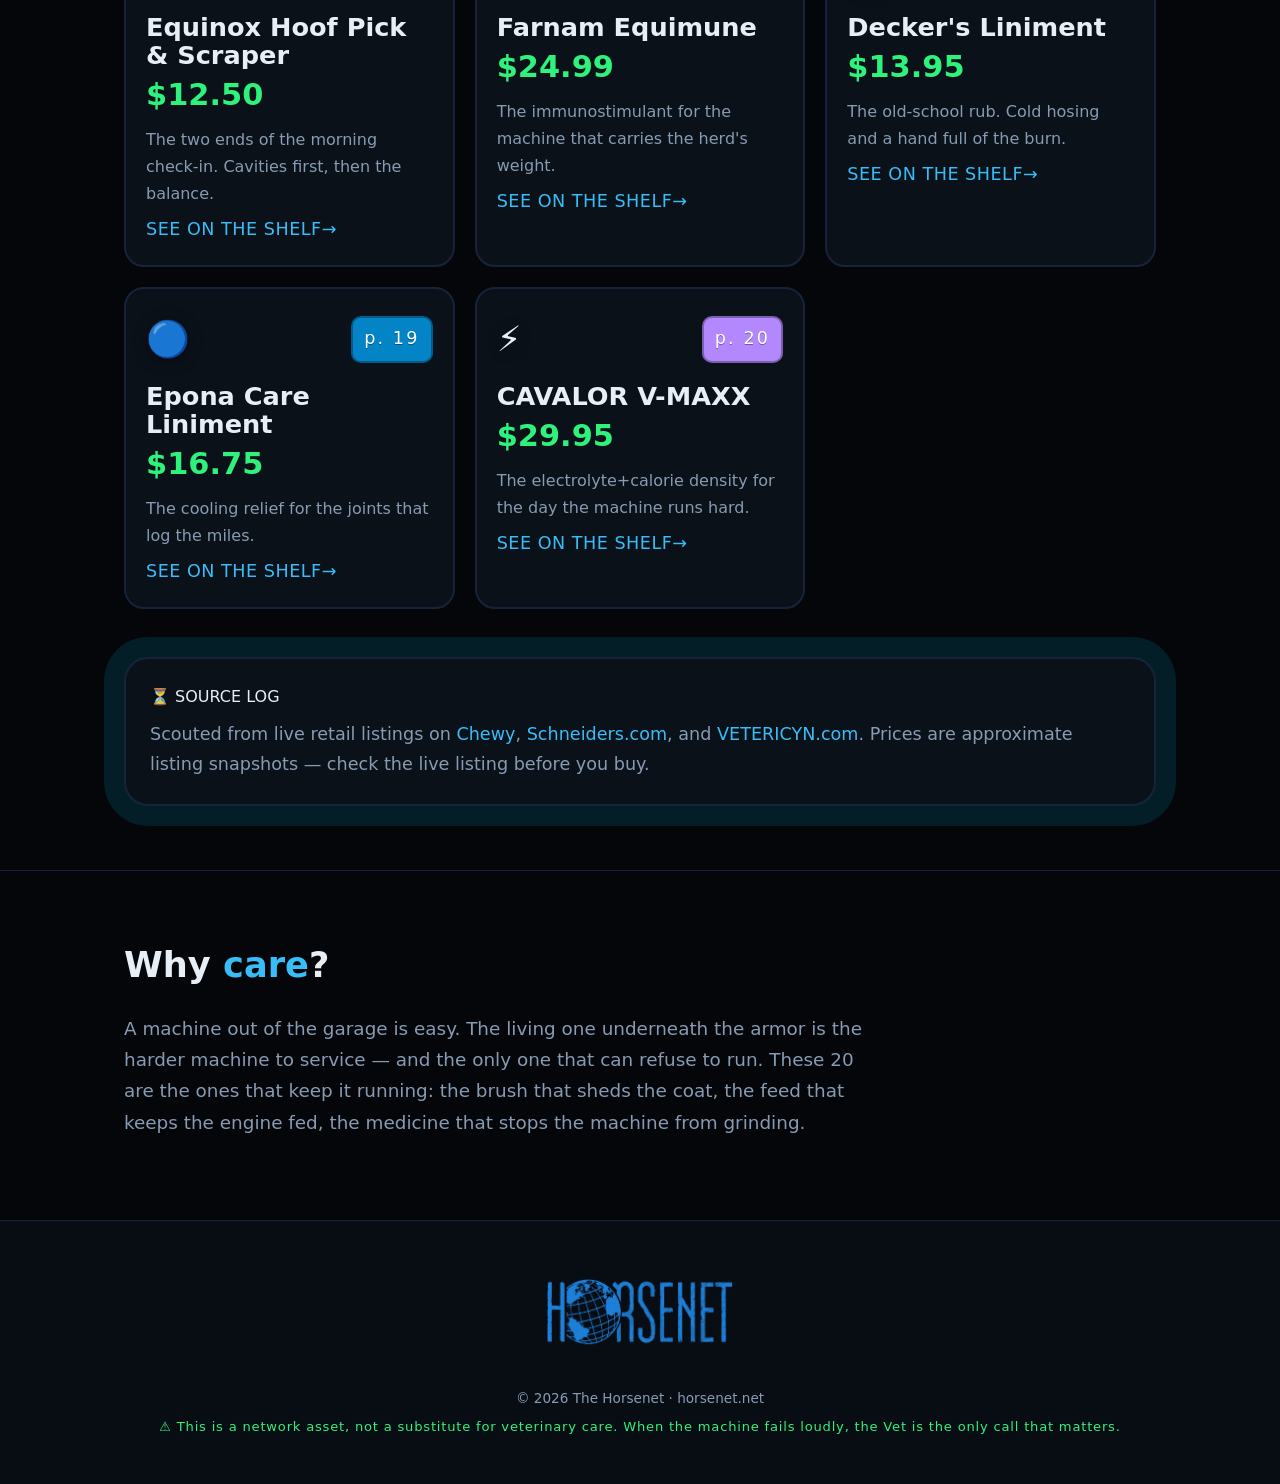
==== commit 1482e7de: "site: fix squished hero banner + add Care link to nav" ====
--- a/care.html
+++ b/care.html
@@ -32,7 +32,7 @@
   </header>
 
   <header class="hero" id="top">
-    <div class="hero-art"><img src="./assets/HORSENET_LOGO.png" alt="The Horsenet" /></div>
+    <div class="hero-art compact-hero"><img src="./assets/HORSENET_LOGO.png" alt="The Horsenet" /></div>
     <h1>CARE <span class="accent">THE HORSE, CARED FOR</span></h1>
     <p class="subtitle">
       You kept them running the herd. The <b>horse</b> has other plans. Grooming, feeding,
--- a/style.css
+++ b/style.css
@@ -94,7 +94,7 @@
   box-shadow: var(--shadow);
   background: var(--bg-2);
 }
-.hero-art img { display: block; width: 100%; height: auto; }
+.hero-art img { display: block; max-width: 100%; height: auto; }
 .hero h1 {
   font-size: clamp(1.9rem, 5vw, 3.1rem);
   line-height: 1.1;
@@ -350,7 +350,8 @@
 }
 .nav .back:hover { opacity: 1; }
 
-.hero .hero-art img { max-height: 160px; }
+/* small logo on the care page hero: keep it compact (aspect-safe via max-width) */
+.hero.compact-hero .hero-art img { max-height: 160px; }
 
 /* stat strip under the lead */
 .stats {
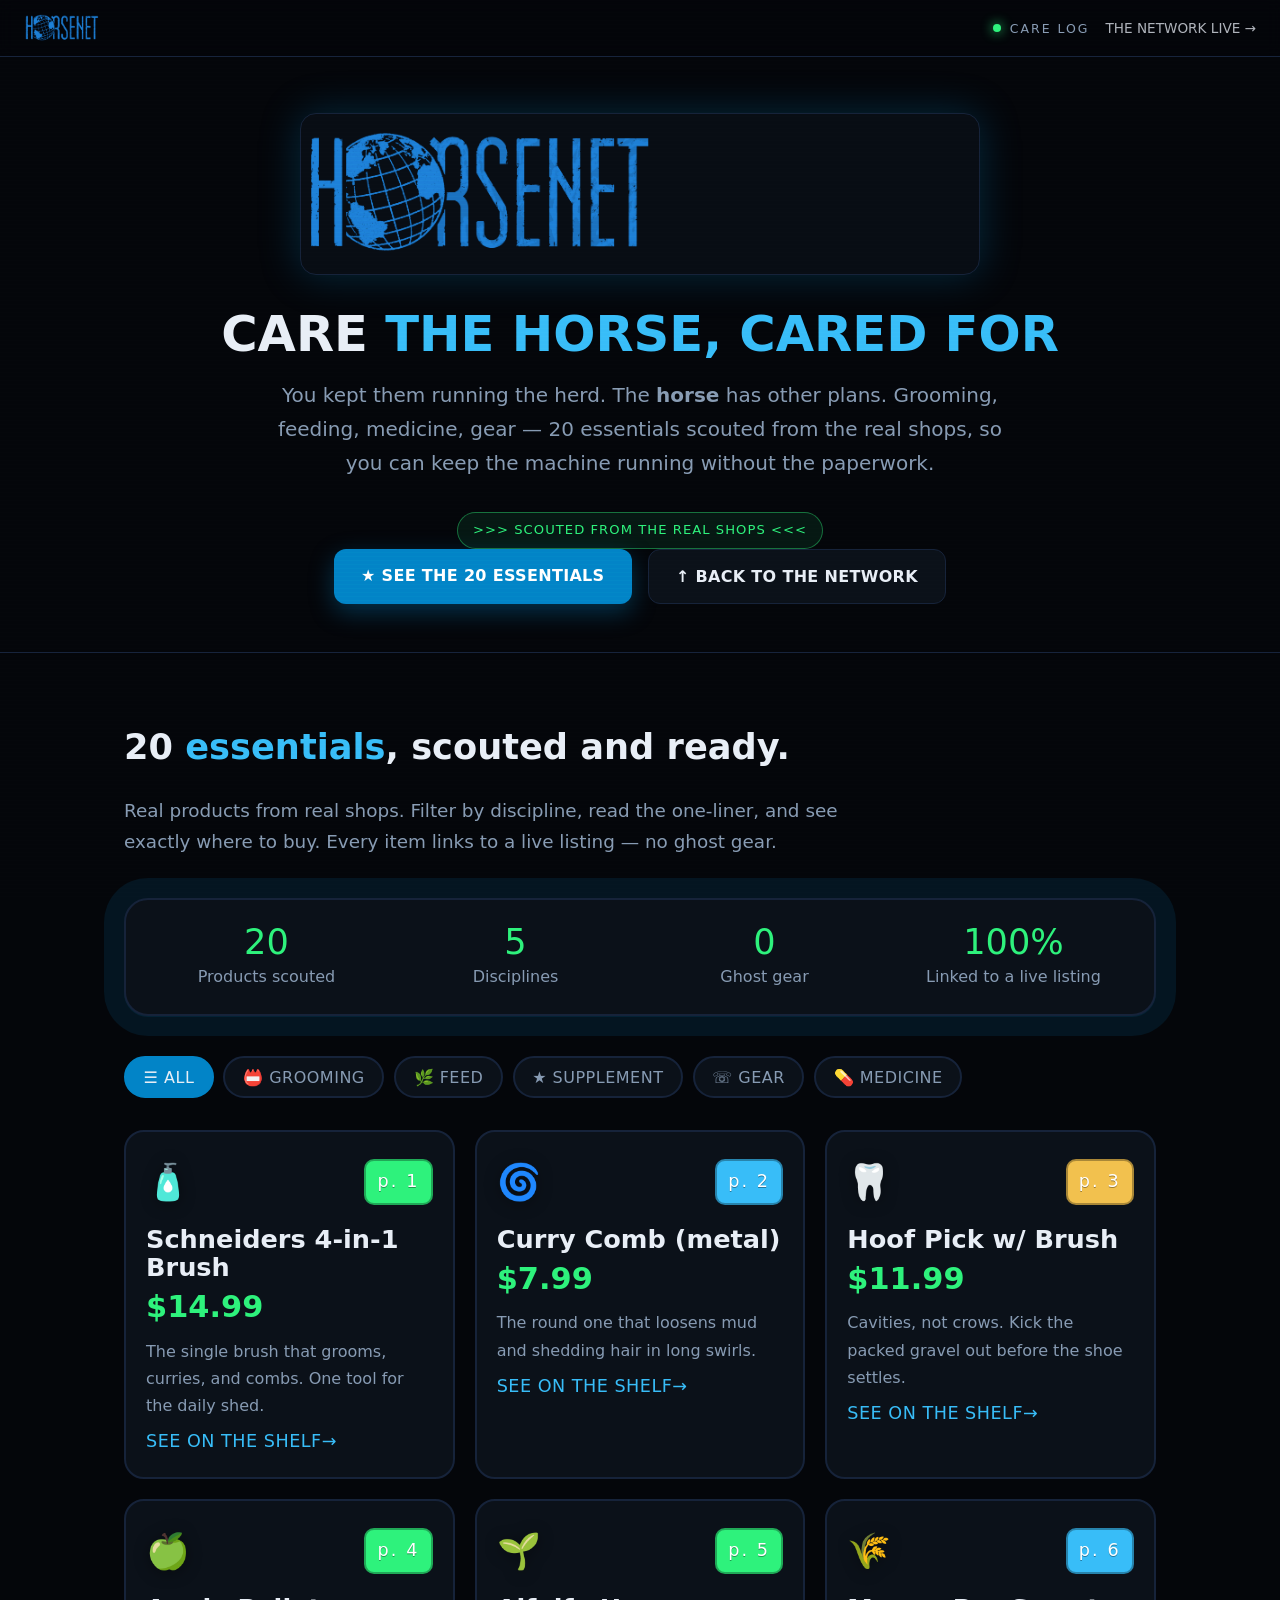
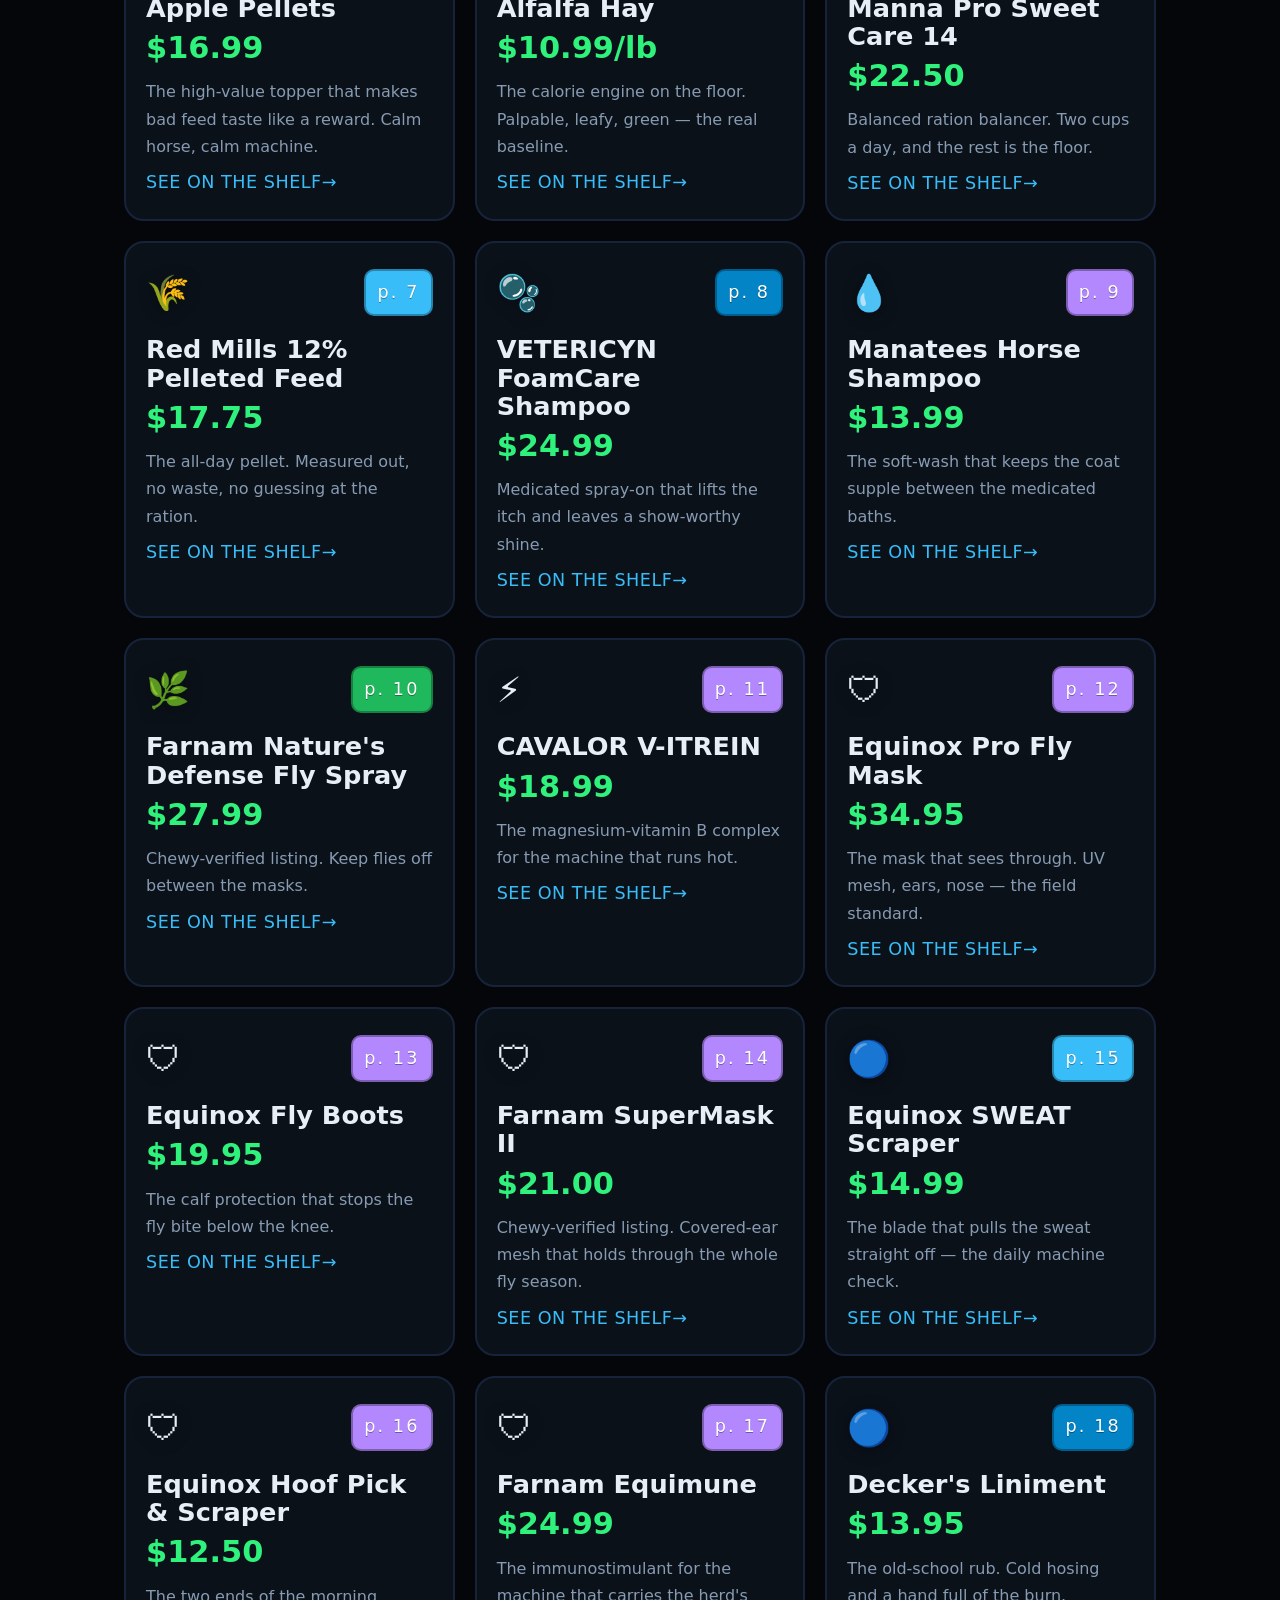
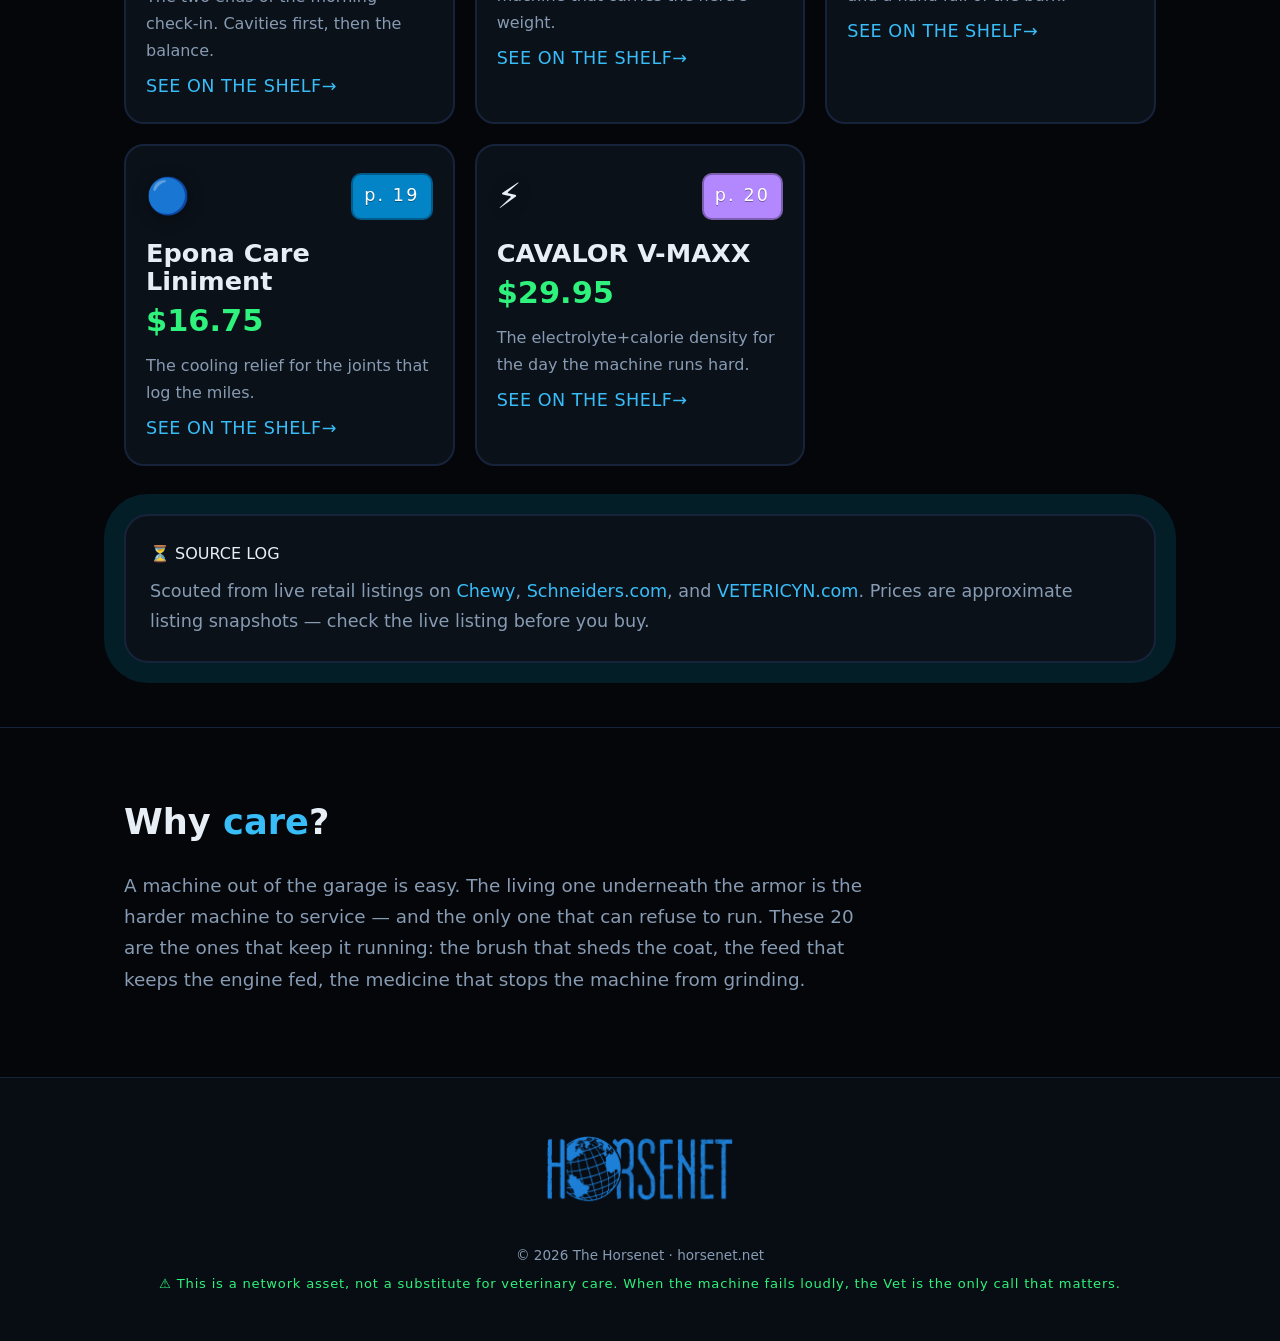
==== commit 353eee2e: "care: repoint 17 dead Chewy category links to live search routes Products 1-7,9,11-13,15-20 pointed " ====
--- a/care.html
+++ b/care.html
@@ -102,30 +102,30 @@
   <script>
     // The scouted list. Grows past 20 by adding an entry — nothing else.
     const PRODUCTS = [
-      { id: 1,  name: "Schneiders 4-in-1 Brush",       price: "$14.99",  cat: "grooming", emoji: "🧴", color: "#2ef27c", desc: "The single brush that grooms, curries, and combs. One tool for the daily shed.", link: "https://www.chewy.com/Horses/cat/1440" },
-      { id: 2,  name: "Curry Comb (metal)",            price: "$7.99",   cat: "grooming", emoji: "🌀", color: "#38bdf8", desc: "The round one that loosens mud and shedding hair in long swirls.", link: "https://www.chewy.com/Horses/cat/1440" },
-      { id: 3,  name: "Hoof Pick w/ Brush",            price: "$11.99",  cat: "grooming", emoji: "🦷", color: "#f2c14e", desc: "Cavities, not crows. Kick the packed gravel out before the shoe settles.", link: "https://www.chewy.com/Horses/cat/1440" },
+      { id: 1,  name: "Schneiders 4-in-1 Brush",       price: "$14.99",  cat: "grooming", emoji: "🧴", color: "#2ef27c", desc: "The single brush that grooms, curries, and combs. One tool for the daily shed.", link: "https://www.chewy.com/s?query=Schneiders+4-in-1+Brush" },
+      { id: 2,  name: "Curry Comb (metal)",            price: "$7.99",   cat: "grooming", emoji: "🌀", color: "#38bdf8", desc: "The round one that loosens mud and shedding hair in long swirls.", link: "https://www.chewy.com/s?query=Curry+Comb+Metal+Horse+Grooming" },
+      { id: 3,  name: "Hoof Pick w/ Brush",            price: "$11.99",  cat: "grooming", emoji: "🦷", color: "#f2c14e", desc: "Cavities, not crows. Kick the packed gravel out before the shoe settles.", link: "https://www.chewy.com/s?query=Hoof+Pick+Brush+Horse+Grooming" },
 
-      { id: 4,  name: "Apple Pellets",                 price: "$16.99",  cat: "feed",     emoji: "🍏", color: "#2ef27c", desc: "The high-value topper that makes bad feed taste like a reward. Calm horse, calm machine.", link: "https://www.chewy.com/Horses/cat/1440" },
-      { id: 5,  name: "Alfalfa Hay",                   price: "$10.99/lb", cat: "feed",   emoji: "🌱", color: "#2ef27c", desc: "The calorie engine on the floor. Palpable, leafy, green — the real baseline.", link: "https://www.chewy.com/Horses/cat/1440" },
-      { id: 6,  name: "Manna Pro Sweet Care 14",       price: "$22.50",  cat: "feed",     emoji: "🌾", color: "#38bdf8", desc: "Balanced ration balancer. Two cups a day, and the rest is the floor.", link: "https://www.chewy.com/Horses/cat/1440" },
-      { id: 7,  name: "Red Mills 12% Pelleted Feed",   price: "$17.75",  cat: "feed",     emoji: "🌾", color: "#38bdf8", desc: "The all-day pellet. Measured out, no waste, no guessing at the ration.", link: "https://www.chewy.com/Horses/cat/1440" },
+      { id: 4,  name: "Apple Pellets",                 price: "$16.99",  cat: "feed",     emoji: "🍏", color: "#2ef27c", desc: "The high-value topper that makes bad feed taste like a reward. Calm horse, calm machine.", link: "https://www.chewy.com/s?query=Apple+Pellets+Horse+Feed" },
+      { id: 5,  name: "Alfalfa Hay",                   price: "$10.99/lb", cat: "feed",   emoji: "🌱", color: "#2ef27c", desc: "The calorie engine on the floor. Palpable, leafy, green — the real baseline.", link: "https://www.chewy.com/s?query=Alfalfa+Hay+Flakes+Horse" },
+      { id: 6,  name: "Manna Pro Sweet Care 14",       price: "$22.50",  cat: "feed",     emoji: "🌾", color: "#38bdf8", desc: "Balanced ration balancer. Two cups a day, and the rest is the floor.", link: "https://www.chewy.com/s?query=Manna+Pro+Sweet+Care+14" },
+      { id: 7,  name: "Red Mills 12% Pelleted Feed",   price: "$17.75",  cat: "feed",     emoji: "🌾", color: "#38bdf8", desc: "The all-day pellet. Measured out, no waste, no guessing at the ration.", link: "https://www.chewy.com/s?query=Red+Mills+12+Percent+Pelleted+Horse+Feed" },
 
       { id: 8,  name: "VETERICYN FoamCare Shampoo",    price: "$24.99",  cat: "supplement", emoji: "🫧", color: "#0284c7", desc: "Medicated spray-on that lifts the itch and leaves a show-worthy shine.", link: "https://www.chewy.com/vetericyn-foamcare-equine-medicated/dp/231517" },
-      { id: 9,  name: "Manatees Horse Shampoo",        price: "$13.99",  cat: "supplement", emoji: "💧", color: "#b388ff", desc: "The soft-wash that keeps the coat supple between the medicated baths.", link: "https://www.chewy.com/Horses/cat/1440" },
+      { id: 9,  name: "Manatees Horse Shampoo",        price: "$13.99",  cat: "supplement", emoji: "💧", color: "#b388ff", desc: "The soft-wash that keeps the coat supple between the medicated baths.", link: "https://www.chewy.com/s?query=Manatees+Horse+Shampoo" },
       { id: 10, name: "Farnam Nature's Defense Fly Spray", price: "$27.99", cat: "supplement", emoji: "🌿", color: "#1fb85c", desc: "Chewy-verified listing. Keep flies off between the masks.", link: "https://www.chewy.com/farnam-natures-defense-natural/dp/1054198" },
-      { id: 11, name: "CAVALOR V-ITREIN",              price: "$18.99",  cat: "supplement", emoji: "⚡", color: "#b388ff", desc: "The magnesium-vitamin B complex for the machine that runs hot.", link: "https://www.chewy.com/Horses/cat/1440" },
+      { id: 11, name: "CAVALOR V-ITREIN",              price: "$18.99",  cat: "supplement", emoji: "⚡", color: "#b388ff", desc: "The magnesium-vitamin B complex for the machine that runs hot.", link: "https://www.chewy.com/s?query=CAVALOR+V-ITREIN" },
 
-      { id: 12, name: "Equinox Pro Fly Mask",          price: "$34.95",  cat: "gear",     emoji: "🛡", color: "#b388ff", desc: "The mask that sees through. UV mesh, ears, nose — the field standard.", link: "https://www.chewy.com/Horses/cat/1440" },
-      { id: 13, name: "Equinox Fly Boots",             price: "$19.95",  cat: "gear",     emoji: "🛡", color: "#b388ff", desc: "The calf protection that stops the fly bite below the knee.", link: "https://www.chewy.com/Horses/cat/1440" },
+      { id: 12, name: "Equinox Pro Fly Mask",          price: "$34.95",  cat: "gear",     emoji: "🛡", color: "#b388ff", desc: "The mask that sees through. UV mesh, ears, nose — the field standard.", link: "https://www.chewy.com/s?query=Equinox+Pro+Fly+Mask+Horse" },
+      { id: 13, name: "Equinox Fly Boots",             price: "$19.95",  cat: "gear",     emoji: "🛡", color: "#b388ff", desc: "The calf protection that stops the fly bite below the knee.", link: "https://www.chewy.com/s?query=Equinox+Fly+Boots+Horse" },
       { id: 14, name: "Farnam SuperMask II",           price: "$21.00",  cat: "gear",     emoji: "🛡", color: "#b388ff", desc: "Chewy-verified listing. Covered-ear mesh that holds through the whole fly season.", link: "https://www.chewy.com/farnam-supermask-ii-horse-fly-mask/dp/228414" },
-      { id: 15, name: "Equinox SWEAT Scraper",         price: "$14.99",  cat: "gear",     emoji: "🔵", color: "#38bdf8", desc: "The blade that pulls the sweat straight off — the daily machine check.", link: "https://www.chewy.com/Horses/cat/1440" },
-      { id: 16, name: "Equinox Hoof Pick & Scraper",   price: "$12.50",  cat: "gear",     emoji: "🛡", color: "#b388ff", desc: "The two ends of the morning check-in. Cavities first, then the balance.", link: "https://www.chewy.com/Horses/cat/1440" },
+      { id: 15, name: "Equinox SWEAT Scraper",         price: "$14.99",  cat: "gear",     emoji: "🔵", color: "#38bdf8", desc: "The blade that pulls the sweat straight off — the daily machine check.", link: "https://www.chewy.com/s?query=Equinox+SWEAT+Scraper" },
+      { id: 16, name: "Equinox Hoof Pick & Scraper",   price: "$12.50",  cat: "gear",     emoji: "🛡", color: "#b388ff", desc: "The two ends of the morning check-in. Cavities first, then the balance.", link: "https://www.chewy.com/s?query=Equinox+Hoof+Pick+Scraper" },
 
-      { id: 17, name: "Farnam Equimune",               price: "$24.99",  cat: "medicine", emoji: "🛡", color: "#b388ff", desc: "The immunostimulant for the machine that carries the herd's weight.", link: "https://www.chewy.com/Horses/cat/1440" },
-      { id: 18, name: "Decker's Liniment",             price: "$13.95",  cat: "medicine", emoji: "🔵", color: "#0284c7", desc: "The old-school rub. Cold hosing and a hand full of the burn.", link: "https://www.chewy.com/Horses/cat/1440" },
-      { id: 19, name: "Epona Care Liniment",           price: "$16.75",  cat: "medicine", emoji: "🔵", color: "#0284c7", desc: "The cooling relief for the joints that log the miles.", link: "https://www.chewy.com/Horses/cat/1440" },
-      { id: 20, name: "CAVALOR V-MAXX",                price: "$29.95",  cat: "medicine", emoji: "⚡", color: "#b388ff", desc: "The electrolyte+calorie density for the day the machine runs hard.", link: "https://www.chewy.com/Horses/cat/1440" },
+      { id: 17, name: "Farnam Equimune",               price: "$24.99",  cat: "medicine", emoji: "🛡", color: "#b388ff", desc: "The immunostimulant for the machine that carries the herd's weight.", link: "https://www.chewy.com/s?query=Farnam+Equimune" },
+      { id: 18, name: "Decker's Liniment",             price: "$13.95",  cat: "medicine", emoji: "🔵", color: "#0284c7", desc: "The old-school rub. Cold hosing and a hand full of the burn.", link: "https://www.chewy.com/s?query=Decker%27s+Liniment" },
+      { id: 19, name: "Epona Care Liniment",           price: "$16.75",  cat: "medicine", emoji: "🔵", color: "#0284c7", desc: "The cooling relief for the joints that log the miles.", link: "https://www.chewy.com/s?query=Epona+Care+Liniment" },
+      { id: 20, name: "CAVALOR V-MAXX",                price: "$29.95",  cat: "medicine", emoji: "⚡", color: "#b388ff", desc: "The electrolyte+calorie density for the day the machine runs hard.", link: "https://www.chewy.com/s?query=CAVALOR+V-MAXX" },
     ];
 
     const CATEGORIES = [
--- a/style.css
+++ b/style.css
@@ -351,7 +351,7 @@
 .nav .back:hover { opacity: 1; }
 
 /* small logo on the care page hero: keep it compact (aspect-safe via max-width) */
-.hero.compact-hero .hero-art img { max-height: 160px; }
+.compact-hero img { max-height: 160px; }
 
 /* stat strip under the lead */
 .stats {
